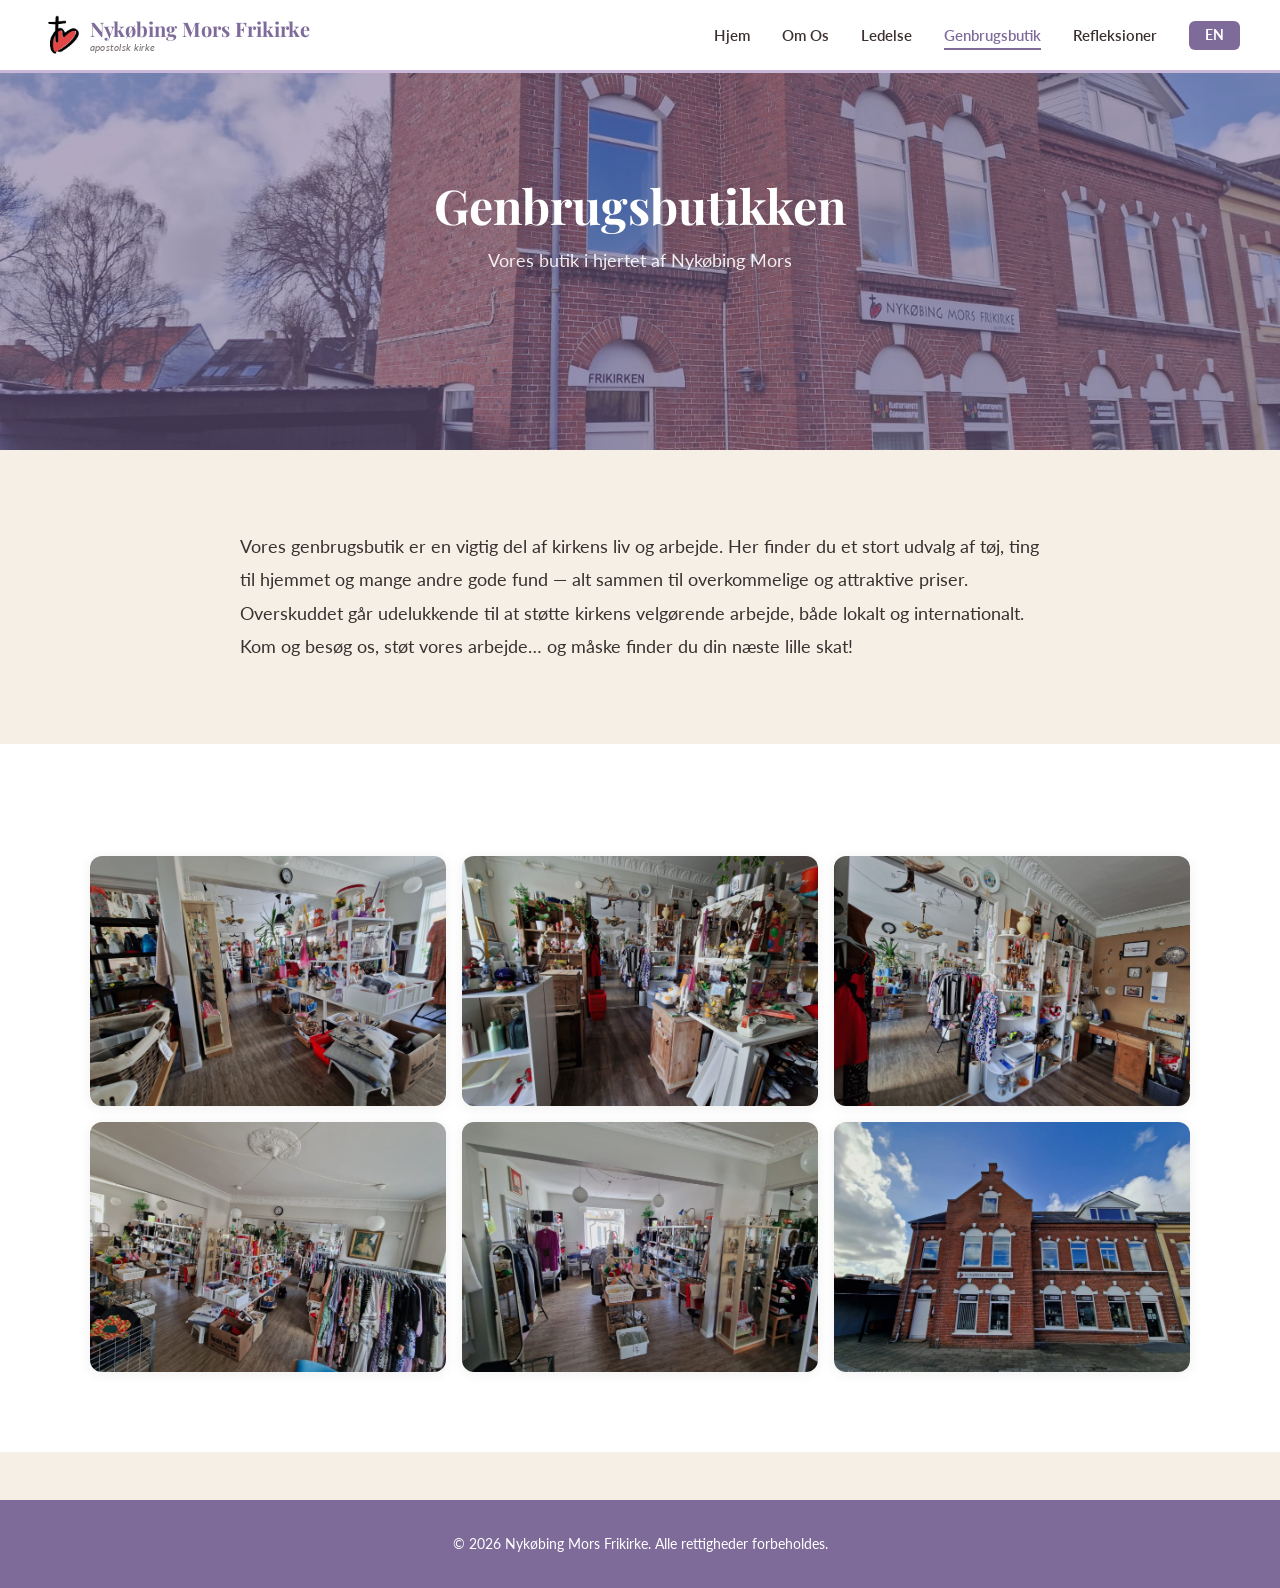
==== genbrugsbutik.html @ b0f96f6d "Major content update with real church info from Pastor Samuel - Nav: Tjeneste → Ledelse, added Genbr" ====
<!DOCTYPE html>
<html lang="da">
<head>
  <meta charset="UTF-8">
  <meta name="viewport" content="width=device-width, initial-scale=1.0">
  <title>Genbrugsbutik — Nykøbing Mors Frikirke</title>
  <link rel="preconnect" href="https://fonts.googleapis.com">
  <link rel="preconnect" href="https://fonts.gstatic.com" crossorigin>
  <link href="https://fonts.googleapis.com/css2?family=Lato:wght@400;700&family=Playfair+Display:wght@500;700&display=swap" rel="stylesheet">
  <link href="https://unpkg.com/aos@2.3.4/dist/aos.css" rel="stylesheet">
  <link rel="stylesheet" href="assets/css/style.css">
</head>
<body>

  <!-- Navbar -->
  <nav class="navbar">
    <div class="navbar-inner">
      <a href="index.html" class="navbar-brand">
        <img src="assets/images/logo.png" alt="Logo">
        <span class="navbar-brand-text">
          Nykøbing Mors Frikirke
          <span class="navbar-brand-sub">apostolsk kirke</span>
        </span>
      </a>
      <ul class="navbar-links">
        <li><a href="index.html" data-lang-key="nav_home">Hjem</a></li>
        <li><a href="om-os.html" data-lang-key="nav_about">Om Os</a></li>
        <li><a href="ledelse.html" data-lang-key="nav_leadership">Ledelse</a></li>
        <li><a href="genbrugsbutik.html" class="active" data-lang-key="nav_shop">Genbrugsbutik</a></li>
        <li><a href="refleksioner.html" data-lang-key="nav_reflections">Refleksioner</a></li>
        <li><button class="lang-toggle" data-lang-key="lang_toggle">EN</button></li>
      </ul>
      <button class="hamburger" aria-label="Menu" aria-expanded="false">&#9776;</button>
    </div>
    <div class="mobile-menu">
      <a href="index.html" data-lang-key="nav_home">Hjem</a>
      <a href="om-os.html" data-lang-key="nav_about">Om Os</a>
      <a href="ledelse.html" data-lang-key="nav_leadership">Ledelse</a>
      <a href="genbrugsbutik.html" data-lang-key="nav_shop">Genbrugsbutik</a>
      <a href="refleksioner.html" data-lang-key="nav_reflections">Refleksioner</a>
      <button class="lang-toggle" data-lang-key="lang_toggle">EN</button>
    </div>
  </nav>

  <!-- Hero Image -->
  <section class="hero-image">
    <img src="assets/images/church-side.jpg" alt="Genbrugsbutikken">
    <div class="hero-content">
      <h1 data-lang-key="shop_title">Genbrugsbutikken</h1>
      <p data-lang-key="shop_subtitle">Vores butik i hjertet af Nykøbing Mors</p>
    </div>
  </section>

  <!-- Shop Description -->
  <section class="section" data-aos="fade-up">
    <div class="section-inner">
      <div class="about-content">
        <p data-lang-key="shop_text">Vores genbrugsbutik er en vigtig del af kirkens liv og arbejde. Her finder du et stort udvalg af tøj, ting til hjemmet og mange andre gode fund — alt sammen til overkommelige og attraktive priser. Overskuddet går udelukkende til at støtte kirkens velgørende arbejde, både lokalt og internationalt. Kom og besøg os, støt vores arbejde… og måske finder du din næste lille skat!</p>
      </div>
    </div>
  </section>

  <!-- Shop Gallery -->
  <section class="section" style="background:var(--white);" data-aos="fade-up">
    <div class="section-inner">
      <div class="shop-gallery">
        <img src="assets/images/shop-1.jpg" alt="Genbrugsbutik" data-aos="fade-up">
        <img src="assets/images/shop-2.jpg" alt="Genbrugsbutik" data-aos="fade-up" data-aos-delay="100">
        <img src="assets/images/shop-3.jpg" alt="Genbrugsbutik" data-aos="fade-up" data-aos-delay="200">
        <img src="assets/images/shop-4.jpg" alt="Genbrugsbutik" data-aos="fade-up" data-aos-delay="300">
        <img src="assets/images/shop-5.jpg" alt="Genbrugsbutik" data-aos="fade-up" data-aos-delay="400">
        <img src="assets/images/church-exterior.jpg" alt="Kirken" data-aos="fade-up" data-aos-delay="500">
      </div>
    </div>
  </section>

  <!-- Footer -->
  <footer class="footer">
    <p data-lang-key="footer_text">© 2026 Nykøbing Mors Frikirke. Alle rettigheder forbeholdes.</p>
  </footer>

  <script src="https://unpkg.com/aos@2.3.4/dist/aos.js"></script>
  <script src="assets/js/lang.js"></script>
  <script src="assets/js/main.js"></script>
</body>
</html>
---- assets/css/style.css ----
/* ===== RESET & BASE ===== */
*,
*::before,
*::after {
  margin: 0;
  padding: 0;
  box-sizing: border-box;
}

:root {
  --bg: #f5efe6;
  --accent: #c9b8d8;
  --deep-lilac: #7e6b9a;
  --text: #3b2f2f;
  --white: #ffffff;
  --shadow: 0 2px 12px rgba(59, 47, 47, 0.08);
  --shadow-hover: 0 8px 24px rgba(59, 47, 47, 0.14);
  --radius: 12px;
  --transition: 0.3s ease;
}

html {
  scroll-behavior: smooth;
  font-size: 16px;
}

body {
  font-family: "Lato", sans-serif;
  background-color: var(--bg);
  color: var(--text);
  line-height: 1.7;
  -webkit-font-smoothing: antialiased;
}

img {
  max-width: 100%;
  height: auto;
  display: block;
}

a {
  color: var(--deep-lilac);
  text-decoration: none;
  transition: color var(--transition);
}

a:hover {
  color: var(--accent);
}

h1,
h2,
h3,
h4 {
  font-family: "Playfair Display", serif;
  color: var(--deep-lilac);
  line-height: 1.3;
}

/* ===== NAVBAR ===== */
.navbar {
  position: fixed;
  top: 0;
  left: 0;
  width: 100%;
  background: var(--white);
  border-bottom: 3px solid var(--accent);
  z-index: 1000;
  padding: 0 1.5rem;
}

.navbar-inner {
  max-width: 1200px;
  margin: 0 auto;
  display: flex;
  align-items: center;
  justify-content: space-between;
  height: 70px;
}

.navbar-brand {
  font-family: "Playfair Display", serif;
  font-size: 1.25rem;
  font-weight: 700;
  color: var(--deep-lilac);
  white-space: nowrap;
  display: flex;
  align-items: center;
  gap: 0.6rem;
}

.navbar-brand img {
  height: 40px;
  width: auto;
}

.navbar-brand-text {
  display: flex;
  flex-direction: column;
  line-height: 1.2;
}

.navbar-brand-sub {
  font-family: "Lato", sans-serif;
  font-size: 0.65rem;
  font-weight: 400;
  font-style: italic;
  color: var(--text);
  opacity: 0.7;
  letter-spacing: 0.03em;
}

.navbar-links {
  display: flex;
  align-items: center;
  gap: 2rem;
  list-style: none;
}

.navbar-links a {
  font-weight: 600;
  font-size: 0.95rem;
  color: var(--text);
  position: relative;
  padding: 0.25rem 0;
}

.navbar-links a::after {
  content: "";
  position: absolute;
  bottom: -2px;
  left: 0;
  width: 0;
  height: 2px;
  background: var(--deep-lilac);
  transition: width var(--transition);
}

.navbar-links a:hover::after,
.navbar-links a.active::after {
  width: 100%;
}

.navbar-links a:hover,
.navbar-links a.active {
  color: var(--deep-lilac);
}

.lang-toggle {
  background: var(--deep-lilac);
  color: var(--white);
  border: none;
  padding: 0.4rem 1rem;
  border-radius: 6px;
  font-weight: 700;
  font-size: 0.85rem;
  cursor: pointer;
  transition: background var(--transition);
  font-family: "Lato", sans-serif;
}

.lang-toggle:hover {
  background: var(--accent);
  color: var(--text);
}

/* Hamburger */
.hamburger {
  display: none;
  background: none;
  border: none;
  font-size: 1.6rem;
  cursor: pointer;
  color: var(--text);
  padding: 0.25rem;
}

/* Mobile nav */
.mobile-menu {
  display: none;
  flex-direction: column;
  background: var(--white);
  border-bottom: 3px solid var(--accent);
  padding: 1rem 1.5rem;
}

.mobile-menu.open {
  display: flex;
}

.mobile-menu a {
  padding: 0.75rem 0;
  font-weight: 600;
  color: var(--text);
  border-bottom: 1px solid var(--bg);
}

.mobile-menu a:last-child {
  border-bottom: none;
}

/* ===== HERO — VIDEO ===== */
.hero-video {
  position: relative;
  width: 100%;
  height: 100vh;
  overflow: hidden;
  display: flex;
  align-items: center;
  justify-content: center;
}

.hero-video video {
  position: absolute;
  top: 50%;
  left: 50%;
  min-width: 100%;
  min-height: 100%;
  transform: translate(-50%, -50%);
  object-fit: cover;
}

.hero-video .overlay {
  position: absolute;
  inset: 0;
  background: rgba(0, 0, 0, 0.4);
}

.hero-video .hero-content {
  position: relative;
  z-index: 2;
  text-align: center;
  color: var(--white);
  padding: 0 1.5rem;
}

.hero-video .hero-content h1 {
  color: var(--white);
  font-size: 3.5rem;
  margin-bottom: 1rem;
}

.hero-video .hero-content p {
  font-size: 1.3rem;
  margin-bottom: 2rem;
  opacity: 0.9;
}

/* ===== HERO — IMAGE ===== */
.hero-image {
  position: relative;
  width: 100%;
  height: 50vh;
  min-height: 320px;
  overflow: hidden;
  display: flex;
  align-items: center;
  justify-content: center;
  background: var(--deep-lilac);
}

.hero-image img {
  position: absolute;
  inset: 0;
  width: 100%;
  height: 100%;
  object-fit: cover;
  opacity: 0.5;
}

.hero-image .hero-content {
  position: relative;
  z-index: 2;
  text-align: center;
  color: var(--white);
}

.hero-image .hero-content h1 {
  color: var(--white);
  font-size: 3rem;
  margin-bottom: 0.5rem;
}

.hero-image .hero-content p {
  font-size: 1.15rem;
  opacity: 0.9;
}

/* ===== BUTTONS ===== */
.btn {
  display: inline-block;
  padding: 0.85rem 2rem;
  border-radius: 8px;
  font-weight: 700;
  font-size: 1rem;
  transition: all var(--transition);
  cursor: pointer;
  text-align: center;
  font-family: "Lato", sans-serif;
}

.btn-primary {
  background: var(--deep-lilac);
  color: var(--white);
  border: 2px solid var(--deep-lilac);
}

.btn-primary:hover {
  background: transparent;
  color: var(--white);
  border-color: var(--white);
}

.btn-outline {
  background: transparent;
  color: var(--deep-lilac);
  border: 2px solid var(--deep-lilac);
}

.btn-outline:hover {
  background: var(--deep-lilac);
  color: var(--white);
}

/* ===== SECTIONS ===== */
.section {
  padding: 5rem 1.5rem;
}

.section-inner {
  max-width: 1100px;
  margin: 0 auto;
}

.section-title {
  font-size: 2.2rem;
  text-align: center;
  margin-bottom: 0.5rem;
}

.section-subtitle {
  text-align: center;
  font-size: 1.1rem;
  margin-bottom: 3rem;
  opacity: 0.8;
}

/* ===== ABOUT SNIPPET (Home) ===== */
.about-snippet {
  display: grid;
  grid-template-columns: 1fr 1fr;
  gap: 3rem;
  align-items: center;
}

.about-snippet img {
  border-radius: var(--radius);
  box-shadow: var(--shadow);
  width: 100%;
  height: 400px;
  object-fit: cover;
  background: var(--accent);
}

.about-snippet-text h2 {
  font-size: 2rem;
  margin-bottom: 1rem;
}

.about-snippet-text p {
  font-size: 1.05rem;
  margin-bottom: 1.5rem;
}

/* ===== FACEBOOK EMBED ===== */
.facebook-section {
  text-align: center;
}

.facebook-embed {
  max-width: 500px;
  margin: 0 auto;
}

.facebook-embed iframe {
  width: 100%;
  border: none;
  border-radius: var(--radius);
  box-shadow: var(--shadow);
}

/* ===== INFO STRIP ===== */
.info-strip {
  background: var(--accent);
  padding: 1.5rem;
  text-align: center;
}

.info-strip-inner {
  max-width: 900px;
  margin: 0 auto;
  display: flex;
  justify-content: center;
  gap: 3rem;
  flex-wrap: wrap;
  font-weight: 600;
  font-size: 1.05rem;
}

.info-strip-inner span {
  white-space: nowrap;
}

/* ===== ABOUT PAGE ===== */
.about-content {
  max-width: 800px;
  margin: 0 auto;
  font-size: 1.1rem;
  line-height: 1.9;
}

/* Values cards */
.values-grid {
  display: grid;
  grid-template-columns: repeat(3, 1fr);
  gap: 2rem;
  margin-top: 2rem;
}

.value-card {
  background: var(--white);
  padding: 2.5rem 2rem;
  border-radius: var(--radius);
  box-shadow: var(--shadow);
  text-align: center;
  transition: transform var(--transition), box-shadow var(--transition);
}

.value-card:hover {
  transform: translateY(-4px);
  box-shadow: var(--shadow-hover);
}

.value-icon {
  font-size: 2.5rem;
  margin-bottom: 1rem;
}

.value-card h3 {
  margin-bottom: 0.5rem;
  font-size: 1.3rem;
}

/* Map */
.map-wrapper {
  max-width: 800px;
  margin: 0 auto;
  border-radius: var(--radius);
  overflow: hidden;
  box-shadow: var(--shadow);
}

.map-wrapper iframe {
  width: 100%;
  height: 400px;
  border: none;
}

/* ===== TEAM GRID ===== */
.team-grid {
  display: grid;
  grid-template-columns: repeat(2, 1fr);
  gap: 2rem;
}

.team-card {
  background: var(--white);
  border-radius: var(--radius);
  border-top: 4px solid var(--accent);
  box-shadow: var(--shadow);
  padding: 2.5rem 2rem;
  text-align: center;
  transition: transform var(--transition), box-shadow var(--transition);
}

.team-card:hover {
  transform: translateY(-4px);
  box-shadow: var(--shadow-hover);
}

.team-photo {
  width: 130px;
  height: 130px;
  border-radius: 50%;
  object-fit: cover;
  margin: 0 auto 1.25rem;
  background: var(--accent);
}

.team-card h3 {
  font-size: 1.25rem;
  margin-bottom: 0.35rem;
}

.team-card p {
  color: var(--deep-lilac);
  font-weight: 600;
  font-size: 0.95rem;
}

/* ===== REFLECTIONS GRID ===== */
.reflections-grid {
  display: grid;
  grid-template-columns: repeat(2, 1fr);
  gap: 2rem;
}

.reflection-card {
  background: var(--white);
  border-radius: var(--radius);
  box-shadow: var(--shadow);
  overflow: hidden;
  transition: transform var(--transition), box-shadow var(--transition),
    border-color var(--transition);
  border: 2px solid transparent;
}

.reflection-card:hover {
  transform: translateY(-4px);
  box-shadow: var(--shadow-hover);
  border-color: var(--accent);
}

.reflection-card img {
  width: 100%;
  height: 240px;
  object-fit: cover;
  object-position: center top;
  background: var(--accent);
}

.reflection-card-body {
  padding: 1.5rem;
}

.reflection-date {
  font-size: 0.85rem;
  opacity: 0.6;
  margin-bottom: 0.5rem;
}

.reflection-card-body h3 {
  font-size: 1.3rem;
  margin-bottom: 0.75rem;
}

.reflection-card-body p {
  font-size: 0.95rem;
  margin-bottom: 1.25rem;
  opacity: 0.85;
}

/* ===== CONTACT GRID ===== */
.contact-grid {
  display: grid;
  grid-template-columns: repeat(2, 1fr);
  gap: 2rem;
  max-width: 700px;
  margin: 2rem auto 0;
}

.contact-card {
  background: var(--white);
  border-radius: var(--radius);
  box-shadow: var(--shadow);
  padding: 2rem;
  text-align: center;
  border-top: 4px solid var(--accent);
}

.contact-card .contact-label {
  font-size: 0.85rem;
  text-transform: uppercase;
  letter-spacing: 0.05em;
  color: var(--deep-lilac);
  font-weight: 700;
  margin-bottom: 0.5rem;
}

.contact-card h3 {
  font-size: 1.2rem;
  margin-bottom: 0.75rem;
}

.contact-card p {
  font-size: 0.95rem;
  margin-bottom: 0.25rem;
}

.contact-card a {
  font-weight: 600;
}

/* ===== DONATION SECTION ===== */
.donation-section {
  text-align: center;
}

.donation-box {
  background: var(--white);
  border-radius: var(--radius);
  box-shadow: var(--shadow);
  padding: 2.5rem 2rem;
  max-width: 500px;
  margin: 1.5rem auto 0;
  border-top: 4px solid var(--accent);
}

.donation-box p {
  font-size: 1.05rem;
  margin-bottom: 0.5rem;
}

.donation-box .donation-method {
  font-weight: 700;
  font-size: 1.1rem;
  color: var(--deep-lilac);
  margin-bottom: 0.25rem;
}

/* ===== SHOP GALLERY ===== */
.shop-gallery {
  display: grid;
  grid-template-columns: repeat(3, 1fr);
  gap: 1rem;
  margin-top: 2rem;
}

.shop-gallery img {
  width: 100%;
  height: 250px;
  object-fit: cover;
  border-radius: var(--radius);
  box-shadow: var(--shadow);
  transition: transform var(--transition), box-shadow var(--transition);
}

.shop-gallery img:hover {
  transform: scale(1.03);
  box-shadow: var(--shadow-hover);
}

/* ===== CHURCH LIFE GALLERY ===== */
.gallery-grid {
  display: grid;
  grid-template-columns: repeat(3, 1fr);
  grid-auto-rows: 280px;
  gap: 1rem;
  margin-top: 2rem;
}

.gallery-grid img {
  width: 100%;
  height: 100%;
  object-fit: cover;
  border-radius: var(--radius);
  box-shadow: var(--shadow);
}

.gallery-grid img.portrait {
  grid-row: span 2;
}

/* ===== PROGRAM SECTION ===== */
.program-grid {
  display: grid;
  grid-template-columns: repeat(3, 1fr);
  gap: 1.5rem;
  max-width: 800px;
  margin: 2rem auto 0;
}

.program-card {
  background: var(--white);
  border-radius: var(--radius);
  box-shadow: var(--shadow);
  padding: 2rem 1.5rem;
  text-align: center;
  border-top: 4px solid var(--accent);
}

.program-card .program-day {
  font-weight: 700;
  font-size: 1rem;
  color: var(--deep-lilac);
  margin-bottom: 0.35rem;
}

.program-card .program-event {
  font-size: 0.95rem;
}

.program-note {
  text-align: center;
  font-size: 0.9rem;
  opacity: 0.7;
  margin-top: 1.5rem;
  max-width: 600px;
  margin-left: auto;
  margin-right: auto;
}

/* ===== PASTOR BIO ===== */
.pastor-feature {
  display: grid;
  grid-template-columns: 300px 1fr;
  gap: 3rem;
  align-items: start;
  max-width: 900px;
  margin: 0 auto;
}

.pastor-photo {
  width: 100%;
  border-radius: var(--radius);
  box-shadow: var(--shadow);
  object-fit: cover;
}

.pastor-info h2 {
  font-size: 2rem;
  margin-bottom: 0.25rem;
}

.pastor-info .pastor-role {
  font-size: 1rem;
  color: var(--deep-lilac);
  font-weight: 700;
  margin-bottom: 1.25rem;
}

.pastor-info p {
  font-size: 1.05rem;
  line-height: 1.8;
}

/* ===== FOOTER ===== */
.footer {
  background: var(--deep-lilac);
  color: var(--white);
  text-align: center;
  padding: 2rem 1.5rem;
  font-size: 0.9rem;
  margin-top: 3rem;
}

/* ===== RESPONSIVE ===== */

/* Tablet */
@media (max-width: 1024px) {
  .hero-video .hero-content h1 {
    font-size: 2.8rem;
  }

  .about-snippet {
    gap: 2rem;
  }

  .values-grid {
    gap: 1.5rem;
  }
}

/* Mobile */
@media (max-width: 768px) {
  .navbar-links {
    display: none;
  }

  .hamburger {
    display: block;
  }

  .hero-video {
    height: 80vh;
  }

  .hero-video .hero-content h1 {
    font-size: 2rem;
  }

  .hero-video .hero-content p {
    font-size: 1rem;
  }

  .hero-image .hero-content h1 {
    font-size: 2rem;
  }

  .about-snippet {
    grid-template-columns: 1fr;
  }

  .about-snippet img {
    height: 260px;
  }

  .values-grid {
    grid-template-columns: 1fr;
  }

  .team-grid {
    grid-template-columns: 1fr;
  }

  .reflections-grid {
    grid-template-columns: 1fr;
  }

  .info-strip-inner {
    flex-direction: column;
    gap: 0.75rem;
  }

  .contact-grid {
    grid-template-columns: 1fr;
  }

  .shop-gallery {
    grid-template-columns: 1fr;
  }

  .gallery-grid {
    grid-template-columns: 1fr;
  }

  .program-grid {
    grid-template-columns: 1fr;
  }

  .pastor-feature {
    grid-template-columns: 1fr;
    text-align: center;
  }

  .pastor-photo {
    max-width: 250px;
    margin: 0 auto;
  }

  .section {
    padding: 3.5rem 1.25rem;
  }

  .section-title {
    font-size: 1.8rem;
  }
}
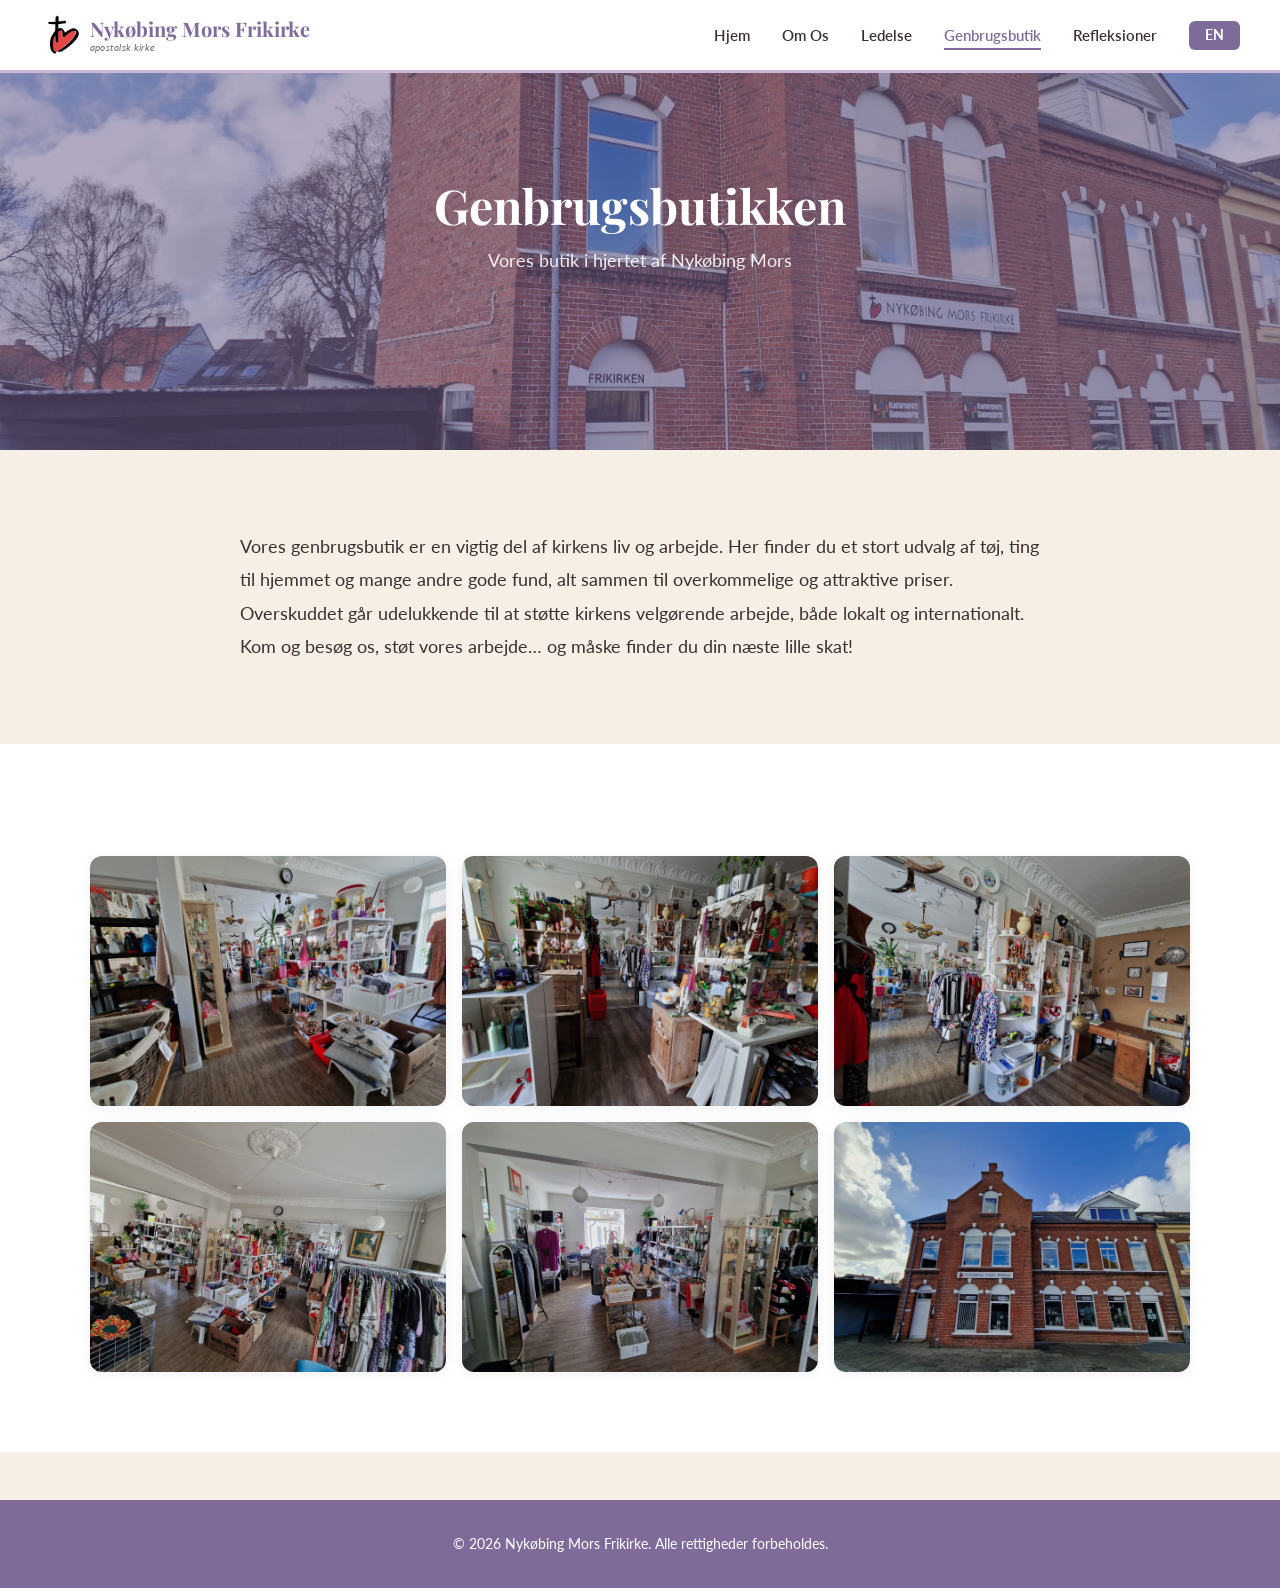
==== commit fcf618eb: "Redesign About Us page and remove all em dashes - About Us page now uses alternating image+text sect" ====
--- a/genbrugsbutik.html
+++ b/genbrugsbutik.html
@@ -55,7 +55,7 @@
   <section class="section" data-aos="fade-up">
     <div class="section-inner">
       <div class="about-content">
-        <p data-lang-key="shop_text">Vores genbrugsbutik er en vigtig del af kirkens liv og arbejde. Her finder du et stort udvalg af tøj, ting til hjemmet og mange andre gode fund — alt sammen til overkommelige og attraktive priser. Overskuddet går udelukkende til at støtte kirkens velgørende arbejde, både lokalt og internationalt. Kom og besøg os, støt vores arbejde… og måske finder du din næste lille skat!</p>
+        <p data-lang-key="shop_text">Vores genbrugsbutik er en vigtig del af kirkens liv og arbejde. Her finder du et stort udvalg af tøj, ting til hjemmet og mange andre gode fund, alt sammen til overkommelige og attraktive priser. Overskuddet går udelukkende til at støtte kirkens velgørende arbejde, både lokalt og internationalt. Kom og besøg os, støt vores arbejde… og måske finder du din næste lille skat!</p>
       </div>
     </div>
   </section>
--- a/assets/css/style.css
+++ b/assets/css/style.css
@@ -345,6 +345,39 @@
   opacity: 0.8;
 }
 
+/* ===== WELCOME SECTION ===== */
+.welcome-section {
+  display: grid;
+  grid-template-columns: 1fr 1fr;
+  gap: 3rem;
+  align-items: center;
+}
+
+.welcome-section img {
+  border-radius: var(--radius);
+  box-shadow: var(--shadow);
+  width: 100%;
+  object-fit: cover;
+}
+
+.welcome-text h2 {
+  font-size: 2rem;
+  margin-bottom: 1rem;
+}
+
+.welcome-text p {
+  font-size: 1.05rem;
+  margin-bottom: 1rem;
+}
+
+.welcome-verse {
+  font-style: italic;
+  font-size: 1rem;
+  color: var(--deep-lilac);
+  font-weight: 600;
+  margin-top: 0.5rem;
+}
+
 /* ===== ABOUT SNIPPET (Home) ===== */
 .about-snippet {
   display: grid;
@@ -797,6 +830,10 @@
     font-size: 2rem;
   }
 
+  .welcome-section {
+    grid-template-columns: 1fr;
+  }
+
   .about-snippet {
     grid-template-columns: 1fr;
   }
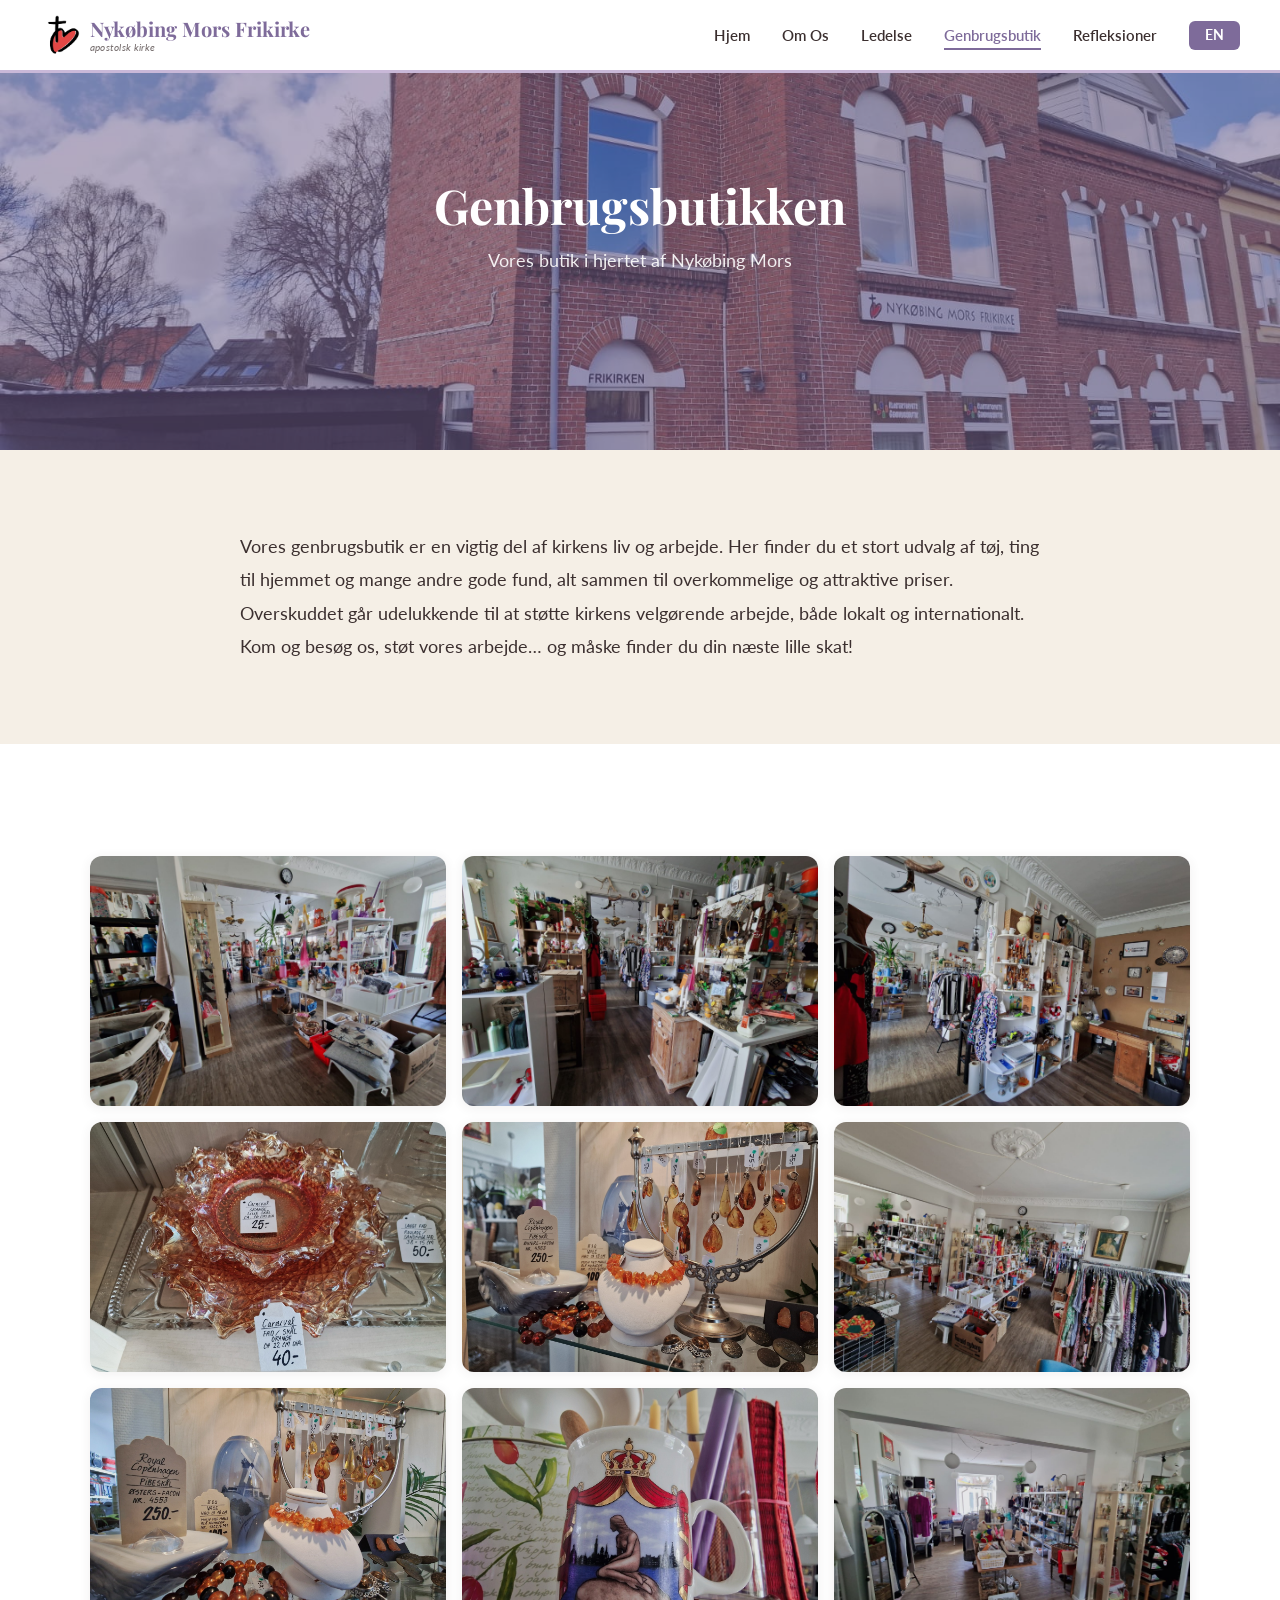
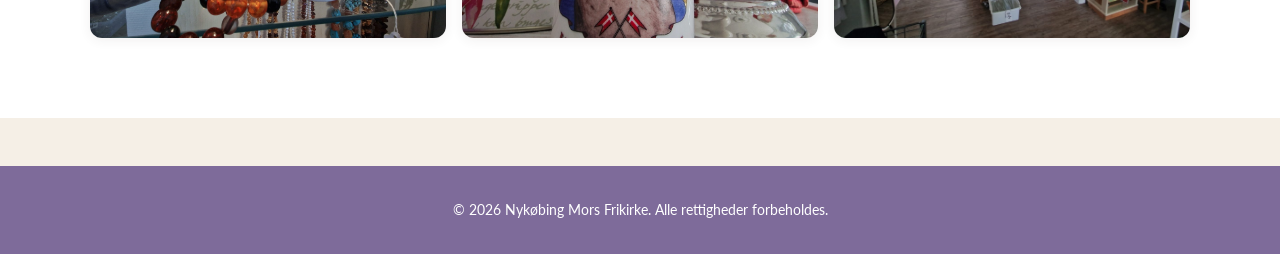
==== commit 56dff67e: "Restructure home, Leadership grid, reflections photos, and shop gallery Home: - Replace pastor coupl" ====
--- a/genbrugsbutik.html
+++ b/genbrugsbutik.html
@@ -65,11 +65,14 @@
     <div class="section-inner">
       <div class="shop-gallery">
         <img src="assets/images/shop-1.jpg" alt="Genbrugsbutik" data-aos="fade-up">
-        <img src="assets/images/shop-2.jpg" alt="Genbrugsbutik" data-aos="fade-up" data-aos-delay="100">
-        <img src="assets/images/shop-3.jpg" alt="Genbrugsbutik" data-aos="fade-up" data-aos-delay="200">
-        <img src="assets/images/shop-4.jpg" alt="Genbrugsbutik" data-aos="fade-up" data-aos-delay="300">
+        <img src="assets/images/shop-2.jpg" alt="Genbrugsbutik" data-aos="fade-up" data-aos-delay="50">
+        <img src="assets/images/shop-3.jpg" alt="Genbrugsbutik" data-aos="fade-up" data-aos-delay="100">
+        <img src="assets/images/shop-7.jpg" alt="Genbrugsbutik" data-aos="fade-up" data-aos-delay="150">
+        <img src="assets/images/shop-8.jpg" alt="Genbrugsbutik" data-aos="fade-up" data-aos-delay="200">
+        <img src="assets/images/shop-4.jpg" alt="Genbrugsbutik" data-aos="fade-up" data-aos-delay="250">
+        <img src="assets/images/shop-9.jpg" alt="Genbrugsbutik" data-aos="fade-up" data-aos-delay="300">
+        <img src="assets/images/shop-10.jpg" alt="Genbrugsbutik" data-aos="fade-up" data-aos-delay="350">
         <img src="assets/images/shop-5.jpg" alt="Genbrugsbutik" data-aos="fade-up" data-aos-delay="400">
-        <img src="assets/images/church-exterior.jpg" alt="Kirken" data-aos="fade-up" data-aos-delay="500">
       </div>
     </div>
   </section>
--- a/assets/css/style.css
+++ b/assets/css/style.css
@@ -506,6 +506,14 @@
   gap: 2rem;
 }
 
+.leaders-grid {
+  display: grid;
+  grid-template-columns: repeat(3, 1fr);
+  gap: 2rem;
+  max-width: 900px;
+  margin: 0 auto;
+}
+
 .team-card {
   background: var(--white);
   border-radius: var(--radius);
@@ -541,56 +549,70 @@
   font-size: 0.95rem;
 }
 
-/* ===== REFLECTIONS GRID ===== */
-.reflections-grid {
-  display: grid;
-  grid-template-columns: repeat(2, 1fr);
-  gap: 2rem;
-}
-
-.reflection-card {
-  background: var(--white);
-  border-radius: var(--radius);
-  box-shadow: var(--shadow);
-  overflow: hidden;
-  transition: transform var(--transition), box-shadow var(--transition),
-    border-color var(--transition);
-  border: 2px solid transparent;
-}
-
-.reflection-card:hover {
-  transform: translateY(-4px);
-  box-shadow: var(--shadow-hover);
-  border-color: var(--accent);
-}
-
-.reflection-card img {
-  width: 100%;
-  height: 240px;
+/* ===== REFLECTIONS (Blog Layout) ===== */
+.reflections-list {
+  max-width: 750px;
+  margin: 0 auto;
+}
+
+.reflection-post {
+  margin-bottom: 1.5rem;
+}
+
+.reflection-post-date {
+  font-size: 0.8rem;
+  text-transform: uppercase;
+  letter-spacing: 0.08em;
+  color: var(--deep-lilac);
+  font-weight: 700;
+  margin-bottom: 0.5rem;
+}
+
+.reflection-post-title {
+  font-size: 2rem;
+  margin-bottom: 1.25rem;
+}
+
+.reflection-post-image {
+  width: 100%;
+  max-height: 400px;
   object-fit: cover;
-  object-position: center top;
+  border-radius: var(--radius);
+  margin-bottom: 1.5rem;
+  box-shadow: var(--shadow);
+}
+
+.reflection-post-body {
+  font-size: 1.05rem;
+  line-height: 1.9;
+}
+
+.reflection-post-body p {
+  margin-bottom: 1rem;
+}
+
+.reflection-post-body em {
+  color: var(--deep-lilac);
+}
+
+blockquote.bible-verse {
+  border-left: 4px solid var(--accent);
+  background: rgba(201, 184, 216, 0.1);
+  padding: 1.25rem 1.5rem;
+  margin: 1.5rem 0;
+  border-radius: 0 var(--radius) var(--radius) 0;
+  font-style: italic;
+  font-size: 1.05rem;
+  line-height: 1.7;
+  color: var(--deep-lilac);
+}
+
+.reflection-divider {
+  border: none;
+  height: 2px;
   background: var(--accent);
-}
-
-.reflection-card-body {
-  padding: 1.5rem;
-}
-
-.reflection-date {
-  font-size: 0.85rem;
-  opacity: 0.6;
-  margin-bottom: 0.5rem;
-}
-
-.reflection-card-body h3 {
-  font-size: 1.3rem;
-  margin-bottom: 0.75rem;
-}
-
-.reflection-card-body p {
-  font-size: 0.95rem;
-  margin-bottom: 1.25rem;
-  opacity: 0.85;
+  opacity: 0.3;
+  margin: 3.5rem 0;
 }
 
 /* ===== CONTACT GRID ===== */
@@ -802,6 +824,10 @@
   .values-grid {
     gap: 1.5rem;
   }
+
+  .leaders-grid {
+    grid-template-columns: repeat(2, 1fr);
+  }
 }
 
 /* Mobile */
@@ -850,8 +876,12 @@
     grid-template-columns: 1fr;
   }
 
-  .reflections-grid {
+  .leaders-grid {
     grid-template-columns: 1fr;
+  }
+
+  .reflection-post-title {
+    font-size: 1.5rem;
   }
 
   .info-strip-inner {
